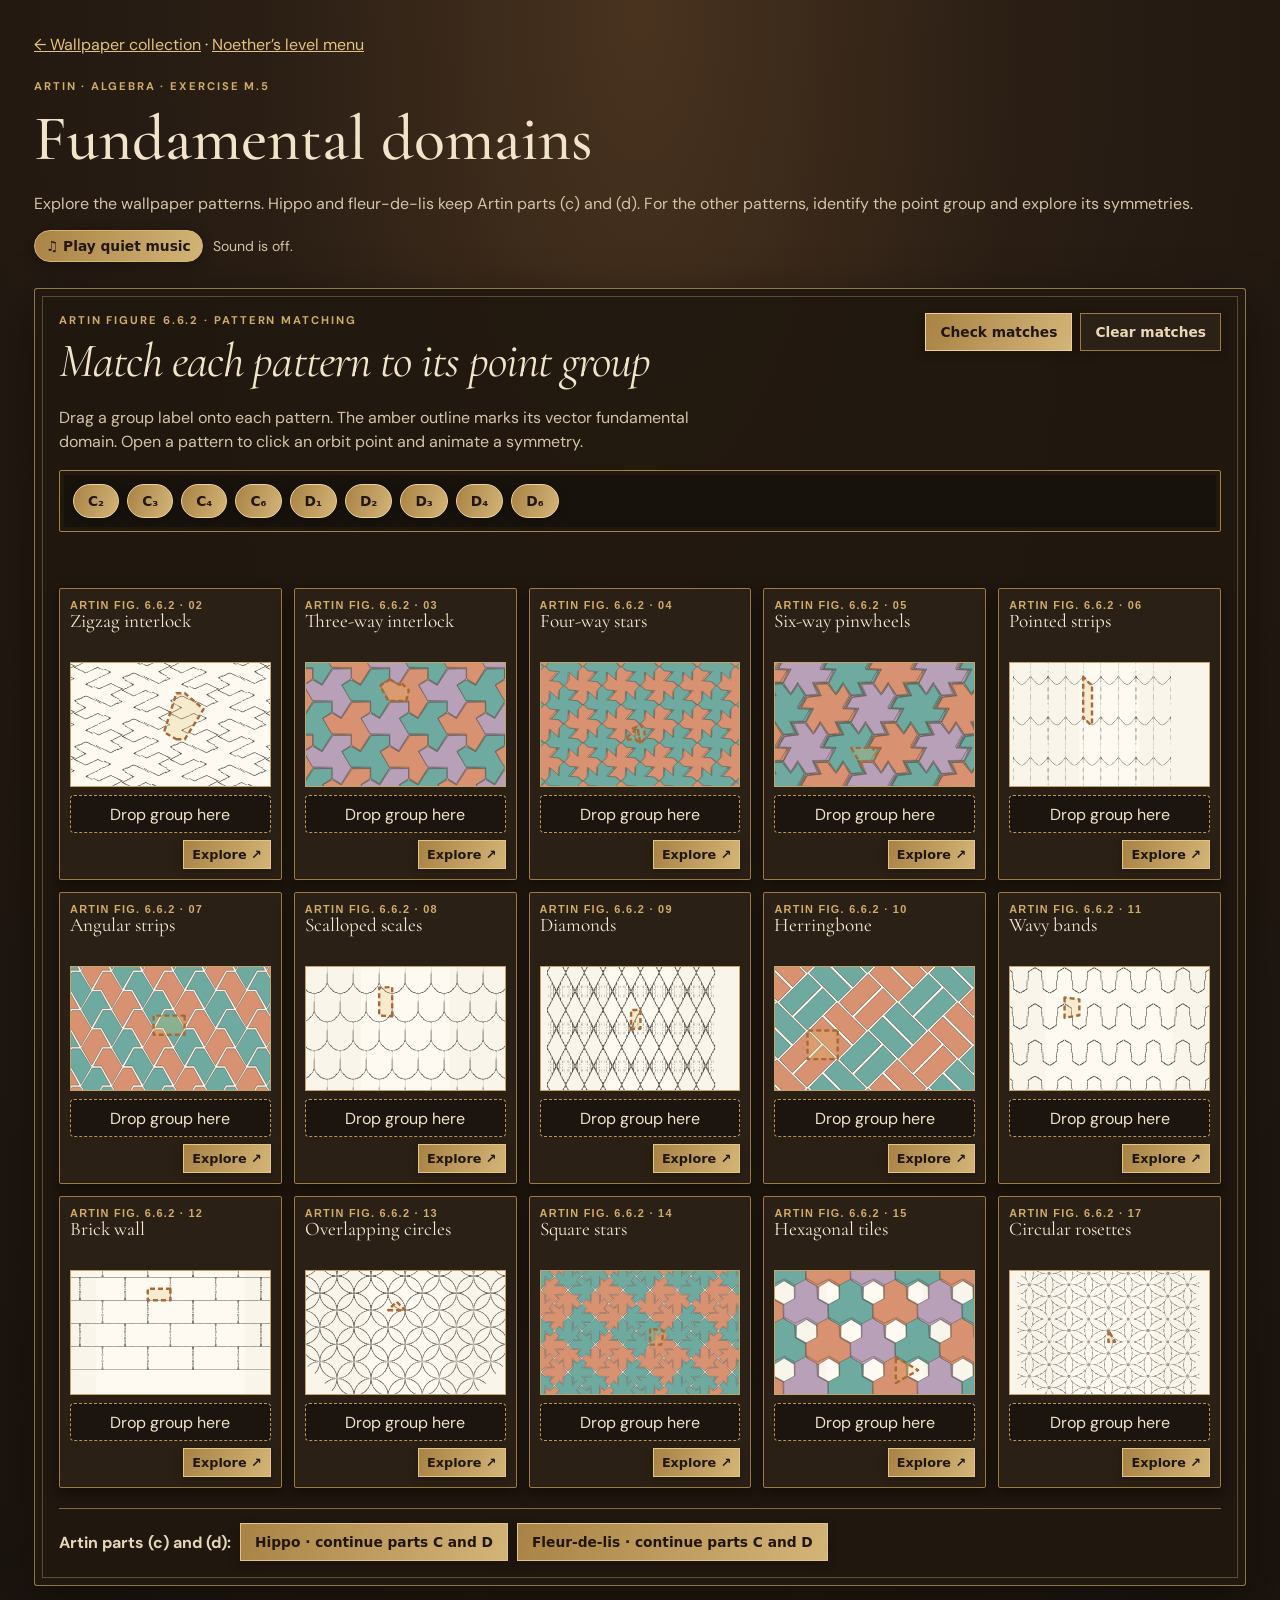
==== site/wallpaper-lab/hippo-prototype/assignment.html @ a6cffa9d "Publish Artin wallpaper symmetry lab" ====
<!doctype html><html lang="en"><head><meta charset="utf-8"><meta name="viewport" content="width=device-width,initial-scale=1"><meta name="theme-color" content="#21170f"><title>Artin M.5 · Symmetry library</title><link rel="preconnect" href="https://fonts.googleapis.com"><link rel="preconnect" href="https://fonts.gstatic.com" crossorigin><link href="https://fonts.googleapis.com/css2?family=Cormorant+Garamond:ital,wght@0,500;0,600;1,500;1,600&family=DM+Sans:wght@400;500;600;700&display=swap" rel="stylesheet"><link rel="stylesheet" href="exercise.css"><link rel="stylesheet" href="assignment.css?v=20261116k"></head><body><main>
<header><a href="../index.html">← Wallpaper collection</a> <span aria-hidden="true">·</span> <a href="../../index.html?level=wallpaper">Noether’s level menu</a><div class="stamp">ARTIN · ALGEBRA · EXERCISE M.5</div><h1>Fundamental domains</h1><p>Explore the wallpaper patterns. Hippo and fleur-de-lis keep Artin parts (c) and (d). For the other patterns, identify the point group and explore its symmetries.</p><div class="music-control"><button id="music-toggle" type="button" aria-pressed="false">♫ Play quiet music</button><span id="music-status" aria-live="polite">Sound is off.</span></div></header>
<section id="matching-board" class="matching-board" hidden><div class="board-heading"><div><div class="eyebrow">ARTIN FIGURE 6.6.2 · PATTERN MATCHING</div><h2>Match each pattern to its point group</h2><p>Drag a group label onto each pattern. The amber outline marks its vector fundamental domain. Open a pattern to click an orbit point and animate a symmetry.</p></div><div class="board-actions"><button id="check-board">Check matches</button><button id="reset-board" class="quiet-button">Clear matches</button></div></div><div class="group-tray" aria-label="Point group labels"></div><p id="board-feedback" aria-live="polite"></p><div id="pattern-board-grid" class="pattern-board-grid"></div><div class="special-exercises"><strong>Artin parts (c) and (d):</strong><button id="board-hippo">Hippo · continue parts C and D</button><button id="board-fleur">Fleur-de-lis · continue parts C and D</button></div></section>
<div class="assignment-shell"><aside><div class="card-label">SELECT A PATTERN</div><button id="back-to-board" class="quiet-button" hidden>← All pattern matches</button><div class="pattern-pick"><button id="pick-hippo" aria-pressed="true">01 · Hippo</button><button id="pick-zigzag" aria-pressed="false">02 · Zigzag interlock</button><button id="pick-strips" aria-pressed="false">06 · Pointed strips</button><button id="pick-scales" aria-pressed="false">08 · Scalloped scales</button><button id="pick-diamond" aria-pressed="false">09 · Diamonds</button><button id="pick-bands" aria-pressed="false">11 · Wavy bands</button><button id="pick-brick" aria-pressed="false">12 · Brick wall</button><button id="pick-circles" aria-pressed="false">13 · Overlapping circles</button><button id="pick-fleur" aria-pressed="false">16 · Fleur-de-lis</button></div><p id="pattern-note" class="fine"></p><nav id="stages" aria-label="Exercise stages"><button data-stage="0">a <span>Area of a tile</span></button><button data-stage="1">b <span>Two domains</span></button><button data-stage="2">c <span>Cut and reassemble</span></button><button data-stage="3">d <span>Area and point group</span></button></nav></aside>
<section class="desk"><div class="titleline"><div><div class="eyebrow" id="stage-label"></div><h2 id="stage-title"></h2></div><span class="tag" id="pattern-tag"></span></div><p id="stage-intro"></p>
<div class="figures"><div class="stage"><svg id="canvas" role="img" aria-label="Exercise diagram"></svg></div><div class="stage secondary" id="target-box" hidden><svg id="target-canvas" role="img" aria-label="Second fundamental domain"></svg></div></div>
<div id="stage-a" class="stage-panel"><p id="tile-info"></p><label><span id="area-input-label">Estimated tile area in square pixels</span> <input id="tile-answer" type="number" min="0" step="any"></label><button id="check-tile">Check area</button><button id="reveal-tile">Show calculation</button><p id="tile-feedback" aria-live="polite"></p></div>
<div id="stage-b" class="stage-panel" hidden>
<div id="domain-compare"><p>These domains tile by the same group. Can a rigid motion carry one onto the other?</p><div class="buttons"><button id="congruent-yes">Yes, congruent</button><button id="congruent-no">No, noncongruent</button></div><p id="congruence-feedback" aria-live="polite"></p><div class="buttons"><button id="download-domain">Download D as SVG</button><button id="download-other">Download D′ as SVG</button><button id="download-tiling">Download repeating tiling SVG</button></div></div>
<div id="match-mode" class="match-mode" hidden><p class="match-prompt">Which point group generates this pattern’s rotations and reflections?</p><label for="group-choice">Point group</label><select id="group-choice"><option value="">Choose a group…</option><option value="C₁">C₁ · translations only</option><option value="C₂">C₂ · half-turns</option><option value="C₃">C₃ · third-turns</option><option value="C₄">C₄ · quarter-turns</option><option value="C₆">C₆ · sixth-turns</option><option value="D₁">D₁ · one mirror direction</option><option value="D₂">D₂ · two mirror directions</option><option value="D₃">D₃ · three mirror directions</option><option value="D₄">D₄ · four mirror directions</option><option value="D₆">D₆ · six mirror directions</option></select><div class="buttons"><button id="check-group">Check group</button><button id="reveal-group">Show group</button></div><p id="match-feedback" aria-live="polite"></p></div>
<section class="orbit-panel" id="orbit-panel"><div id="build-panel"><h3>Build the tiling</h3><p>Watch group operations move copies of the domain into place. The repeating colors distinguish domains sharing an edge; reflections flatten during the transition to show the flip.</p><button id="build-tiling" aria-pressed="false">Build the tiling</button></div><h3>Explore an orbit</h3><p id="orbit-instructions">Click an orbit point to play a symmetry that carries the red point there.</p><button id="orbit-toggle" aria-pressed="false">Show orbit points</button><div id="orbit-options" hidden><label for="orbit-choice">Symmetry</label> <select id="orbit-choice"></select> <button id="orbit-play">Play chosen symmetry</button></div><p id="orbit-message" aria-live="polite"></p></section>
</div>
<div id="stage-c" class="stage-panel" hidden><p><span class="lattice-key source-key">●</span> Blue-green shows copies of D; <span class="lattice-key target-key">●</span> dashed rust shows copies of D′. Each colored piece is an intersection D ∩ gD′. Move it by g⁻¹ to its place in D′.</p><label class="range">Reassembly <input id="progress" type="range" min="0" max="100" value="0"><output id="percent">0%</output></label><div class="buttons"><button id="play">Play reassembly</button><button id="reset">Reset</button><button id="overlay" aria-pressed="true">Hide both tilings</button></div><p id="caption" aria-live="polite"></p><details><summary>Why does this work in general?</summary><p>The copies gD′ cover the plane with disjoint interiors, so D ∩ gD′ divides D into pieces. Because the domains are bounded and the group is discrete, only finitely many pieces have positive area. Applying g⁻¹ sends each piece into D′; the resulting pieces cover D′ without overlapping interiors. Shared boundaries may be assigned to either piece.</p></details></div>
<div id="stage-d" class="stage-panel" hidden><p>The outlined translation cell contains the same total area as several fundamental domains. Copies of the same color differ by a translation; their partial pieces together have the area of one domain. How many whole domain areas fit in one cell? This is the point-group order.</p><label>Point-group order <input id="order-answer" type="number" min="1" step="1"></label><button id="check-order">Check</button><button id="reveal-order">Show formula</button><p id="order-feedback" aria-live="polite"></p><div class="area" id="formula" hidden></div></div>
<div class="stage-nav"><button id="previous">← Previous stage</button><span id="stage-count"></span><button id="next">Next stage →</button></div></section></div></main><script src="../patterns.js"></script><script src="exercise-data.js"></script><script src="zigzag-data.js"></script><script src="strips-data.js"></script><script src="scales-data.js"></script><script src="diamond-data.js"></script><script src="bands-data.js"></script><script src="brick-data.js"></script><script src="circles-data.js"></script><script src="fleur-data.js"></script><script src="provisional-data.js?v=20261116d"></script><script src="domain-colors.js?v=20261116d"></script><script src="../source-contours.js"></script><script src="orbits.js?v=20261116i"></script><script src="background-music.js?v=20261116a"></script><script src="assignment.js?v=20261116k"></script></body></html>
---- site/wallpaper-lab/hippo-prototype/exercise.css ----
:root{color:#30291f;background:#ded6c5;font-family:system-ui,sans-serif}*{box-sizing:border-box}body{margin:0}main{max-width:1400px;padding:34px;margin:auto}header>a,aside>a{color:#674b30}header{margin-bottom:26px}.stamp,.eyebrow,.card-label{color:#82694d;font-size:.7rem;font-weight:700;letter-spacing:.17em}.stamp{margin-top:24px}h1,h2,h3{font-family:Georgia,serif;font-weight:500}h1{font-size:clamp(2.4rem,5vw,4rem);margin:7px 0}header p{color:#675d4d}.layout{display:grid;grid-template-columns:280px 1fr;gap:20px;align-items:start}aside,.desk{border:1px solid #bfb09a;box-shadow:0 9px 25px #4b39251a}aside{background:#f2e6ce;padding:24px;position:relative}aside:before{content:'';position:absolute;top:9px;left:9px;right:9px;bottom:9px;border:1px solid #d6c6aa;pointer-events:none}aside h2{font-size:1.5rem}aside p,aside li{line-height:1.6;font-size:.92rem}aside li{padding-bottom:9px}.desk{background:#fcf9f0;padding:24px}.titleline{display:flex;align-items:start;justify-content:space-between;gap:12px}.titleline h2{font-size:2rem;margin:6px 0}.tag{background:#dce4d5;color:#465d48;border:1px solid #b6c5ad;padding:7px 12px;font-size:.8rem;white-space:nowrap}.desk>p{color:#675d53}.stage{background:#f0e9d8;border:1px solid #cbbb9e;min-height:350px;height:min(48vw,490px);overflow:hidden}.stage svg{width:100%;height:100%}.legend{display:flex;gap:20px;flex-wrap:wrap;margin:12px 0;color:#5f574c;font-size:.85rem}.legend span{display:flex;gap:7px;align-items:center}.swatch{width:14px;height:14px;border:1px solid #554b44}.swatch.a{background:#6eaaa0}.swatch.b{background:#d99271}.dash{width:20px;border-top:2px dashed #774a58}.controls{border-top:1px solid #ded1b9;border-bottom:1px solid #ded1b9;padding:17px 0}.range{display:flex;align-items:center;gap:12px;font-weight:600}.range input{flex:1;accent-color:#8b5b3d}.range output{min-width:3ch}.buttons{display:flex;gap:8px;flex-wrap:wrap;margin-top:14px}button{font:600 .86rem system-ui;border:1px solid #997d5d;color:#4a3c2d;background:#eee4d0;padding:10px 14px;cursor:pointer}button:first-child{background:#6d765b;color:white;border-color:#6d765b}button[aria-pressed=true]{background:#cab18e}.caption,.fine{font-size:.85rem;color:#746a5b;line-height:1.5}.fine{margin-top:20px}.area{background:#f2ead8;border-left:4px solid #a58b60;padding:14px 20px;margin-top:20px}.area h3{font-size:1.3rem;margin:0}.area p{margin:8px 0}.values{font-family:Georgia,serif;font-size:1.2rem}.error{background:#f8e4dc;padding:16px}@media(max-width:720px){main{padding:16px}.layout{grid-template-columns:1fr}.desk{padding:16px}.stage{height:360px}.tag{white-space:normal}}
.orbit-panel{border:1px solid #d3c2a8;background:#f9f3e6;margin-top:20px;padding:16px}.orbit-panel h3{margin:0;font-size:1.3rem}.orbit-panel p{font-size:.9rem}.orbit-panel select{font:inherit;max-width:100%;padding:8px;margin:8px 0;border:1px solid #997d5d;background:#fffaf1}.orbit-panel button{margin-right:6px}.orbit-panel [hidden]{display:none}.stage circle[role=button]:focus{outline:none;stroke:#e8a338;stroke-width:4}
---- site/wallpaper-lab/hippo-prototype/assignment.css ----
.assignment-shell{display:grid;grid-template-columns:260px 1fr;gap:20px;align-items:start}.assignment-shell aside{position:sticky;top:15px}.pattern-pick{display:grid;gap:5px;margin:15px 0}.pattern-pick button{width:100%;text-align:left;background:#eee4d0;color:#4a3c2d}.pattern-pick button[aria-pressed=true]{background:#66765b;color:white}#stages{display:grid;gap:6px;margin-top:24px}#stages button{background:transparent;border:0;border-left:3px solid #c8b89e;text-align:left;color:#7c684e;text-transform:uppercase}#stages button span{font-weight:500;color:#4a4032;margin-left:9px;text-transform:none}#stages button[aria-current=step]{border-color:#6f805f;background:#e8dfcc}.figures{display:grid;grid-template-columns:1fr;gap:12px}.figures:has(.secondary:not([hidden])){grid-template-columns:1fr 1fr}.stage{min-height:260px;height:clamp(270px,34vw,400px)}.secondary[hidden]{display:none}.stage-panel{padding:16px 0}.stage-panel input[type=number]{width:110px;padding:9px;border:1px solid #ab9980;background:white;font:inherit;margin:0 6px}.stage-panel p{line-height:1.5}.stage-nav{display:flex;justify-content:space-between;align-items:center;border-top:1px solid #ded1b9;padding-top:16px}.stage-nav button:disabled{opacity:.35;cursor:default}.stage-nav span{color:#7b6c58;font-size:.8rem}.range input{min-width:0}.stage-panel [hidden]{display:none}@media(max-width:720px){.assignment-shell{grid-template-columns:1fr}.assignment-shell aside{position:static}.pattern-pick{grid-template-columns:1fr 1fr}#stages{grid-template-columns:1fr 1fr;margin-top:12px}.figures:has(.secondary:not([hidden])){grid-template-columns:1fr 1fr}.stage{min-height:200px;height:260px}}

.source-key{color:#34717b}.target-key{color:#a84c3d}

.pattern-pick{max-height: min(38vh, 360px);overflow-y:auto;overscroll-behavior:contain}
.match-mode{max-width:650px;margin:18px 0;padding:18px 20px;background:#f2e6ce;border:1px solid #cbbb9e;border-left:5px solid #6d765b}
.match-mode .match-prompt{font-family:Georgia,serif;font-size:1.15rem;color:#403629}
.match-mode label{display:block;margin:10px 0 6px;color:#675d4d;font-weight:700}
.match-mode select{width:min(100%,420px);padding:10px;border:1px solid #997d5d;background:#fffaf1;color:#30291f;font:inherit}
#match-feedback.correct{color:#3f6949;font-weight:700}#match-feedback.incorrect{color:#944c3e;font-weight:700}
#stages button[hidden],[hidden]{display:none!important}
.quiet-button{background:#eee5d4!important;color:#544735!important;border:1px solid #cbbb9e!important}
.matching-board{padding:24px;background:#f6f0e4;border:1px solid #d9ccb7;border-radius:10px;box-shadow:0 5px 18px #5e50321a}
.board-heading{display:flex;justify-content:space-between;align-items:start;gap:20px}.board-heading h2{margin:5px 0;font:2rem Georgia,serif;color:#342e28}.board-heading p{max-width:650px;color:#6b6155;line-height:1.5}.board-actions{display:flex;gap:8px;flex-wrap:wrap;justify-content:flex-end}
.group-tray{display:flex;flex-wrap:wrap;gap:8px;padding:13px;background:#ebe1cf;border:1px solid #d1c2aa;border-radius:6px}.group-chip{padding:8px 14px;background:#66765b;color:#fff;border:1px solid #536349;border-radius:20px;font-weight:700;cursor:grab;touch-action:none}.group-chip[aria-pressed=true]{outline:3px solid #bd8d55;outline-offset:2px}.group-chip:active{cursor:grabbing}
#board-feedback{min-height:1.5em;color:#655848;font-weight:700}.pattern-board-grid{display:grid;grid-template-columns:repeat(5,minmax(0,1fr));gap:12px}.pattern-card{min-width:0;padding:10px;background:#fffdf8;border:1px solid #d9cebc;border-radius:7px;box-shadow:0 2px 5px #5e50320d}.pattern-card.correct{border:2px solid #6d8b66;background:#f2f6ed}.pattern-card.incorrect{border:2px solid #b47b69;background:#fbf0ea}.pattern-card h3{height:2.4em;margin:0;font:1rem Georgia,serif;color:#443b32}.pattern-card .pattern-id{color:#927b5f;font:700 .68rem Arial,sans-serif;letter-spacing:.12em}.pattern-card svg{display:block;width:100%;height:125px;margin:5px 0 8px;background:#f9f5eb;border:1px solid #eee5d6}.pattern-card .drop-slot{display:block;width:100%;min-height:38px;padding:7px;background:#f4eddf;border:1px dashed #a9987e;border-radius:4px;color:#544735;font:inherit}.pattern-card .drop-slot.drag-over{background:#e6eddf;border-color:#66765b}.pattern-card .card-controls{display:flex;justify-content:space-between;align-items:center;gap:5px;margin-top:7px}.pattern-card .card-result{font-size:.82rem;color:#5d7652}.pattern-card .explore-pattern{padding:6px 8px;background:transparent;color:#675942;border:1px solid #cbbb9e;font-size:.8rem}
.special-exercises{display:flex;align-items:center;gap:9px;flex-wrap:wrap;margin-top:20px;padding-top:14px;border-top:1px solid #d9ccb7;color:#5e5344}.special-exercises button{background:#eee5d4;color:#544735;border:1px solid #cbbb9e}
.music-control{display:flex;align-items:center;gap:10px;margin-top:12px;color:#716656;font-size:.88rem}.music-control button{padding:7px 11px;background:#eee5d4;color:#514839;border:1px solid #cbbb9e;border-radius:20px}.music-control button[aria-pressed=true]{background:#66765b;color:#fff}
@media(max-width:1100px){.pattern-board-grid{grid-template-columns:repeat(4,minmax(0,1fr))}}@media(max-width:820px){.pattern-board-grid{grid-template-columns:repeat(3,minmax(0,1fr))}.matching-board{padding:16px}}@media(max-width:560px){.board-heading{display:block}.board-actions{justify-content:flex-start}.pattern-board-grid{grid-template-columns:repeat(2,minmax(0,1fr));gap:8px}.pattern-card{padding:7px}.pattern-card svg{height:105px}}

/* Echo the Noether level's walnut, brass, and bookplate palette. */
:root{font-family:'DM Sans',Arial,sans-serif;color:#f1e4cb;background:#21170f}
body{min-height:100vh;background:radial-gradient(ellipse at 50% 0%,#49331f 0,#2a1e14 42%,#1b140f 100%);color:#f1e4cb}
main{max-width:1500px}
header>a,aside>a{color:#e1c27e}header>a:hover{color:#fff0c9}
.stamp,.eyebrow,.card-label{color:#d0ac68}
header p{color:#d3c3a8}
header h1,.board-heading h2,.pattern-card h3{font-family:'Cormorant Garamond',Georgia,serif}
.music-control{color:#d3c3a8}.music-control button,.music-control button[aria-pressed=true]{border-color:#d8b56f;background:linear-gradient(110deg,#a98245,#d3b477);color:#21170f;box-shadow:0 3px 12px #100a0566}
.matching-board{background:#211810ed;border:1px solid #d8b56f99;border-radius:3px;box-shadow:0 16px 48px #09060488,inset 0 0 0 7px #211810,inset 0 0 0 8px #d8b56f55;color:#f1e4cb}
.board-heading h2{color:#f1e4cb;font-size:clamp(2rem,4vw,3rem);font-style:italic;letter-spacing:-.02em}
.board-heading p{color:#d3c3a8}
.board-actions button,.special-exercises button,.pattern-card .explore-pattern{border:1px solid #e2c582;background:linear-gradient(110deg,#a98245,#d3b477);color:#21170f;box-shadow:0 3px 10px #100a0555}
.board-actions .quiet-button{background:#2c2117!important;color:#ead8b7!important;border-color:#9e7941!important}
.group-tray{background:#18120d;border:1px solid #a88143;border-radius:2px;box-shadow:inset 0 0 0 4px #211810}
.group-chip,.group-chip:hover{border:1px solid #efd38f;background:linear-gradient(110deg,#a98245,#d3b477);color:#21170f;box-shadow:0 3px 10px #100a0566}
button.group-chip:first-child{background:linear-gradient(110deg,#a98245,#d3b477);color:#21170f;border-color:#efd38f}
.group-chip[aria-pressed=true]{outline-color:#f4e8ca}
.pattern-card{background:#2b2016;border:1px solid #9e7941;border-radius:2px;box-shadow:0 5px 14px #0a070499}
.pattern-card h3{color:#f3e8d2;font-size:1.2rem;line-height:1.05}
.pattern-card .pattern-id{color:#d0ac68}
.pattern-card svg{background:#f9f5eb;border-color:#c4a467}
.pattern-card .drop-slot{background:#1c150f;border-color:#bd9552;color:#f1e4cb}
.pattern-card .drop-slot.drag-over{background:#34402c;border-color:#e1c27e}
.pattern-card.correct{background:#263021;border-color:#a2b282}.pattern-card.incorrect{background:#38241c;border-color:#cf8b68}
.pattern-card .card-result{color:#e1c27e}
#board-feedback{color:#e7d7b8}
.special-exercises{border-color:#8a683d;color:#e7d7b8}
.special-exercises button{font-weight:700}
.board-actions button:first-child{background:linear-gradient(110deg,#a98245,#d3b477);color:#21170f;border-color:#efd38f}
@media(prefers-reduced-motion:reduce){.group-chip,.pattern-card,.board-actions button{transition:none}}
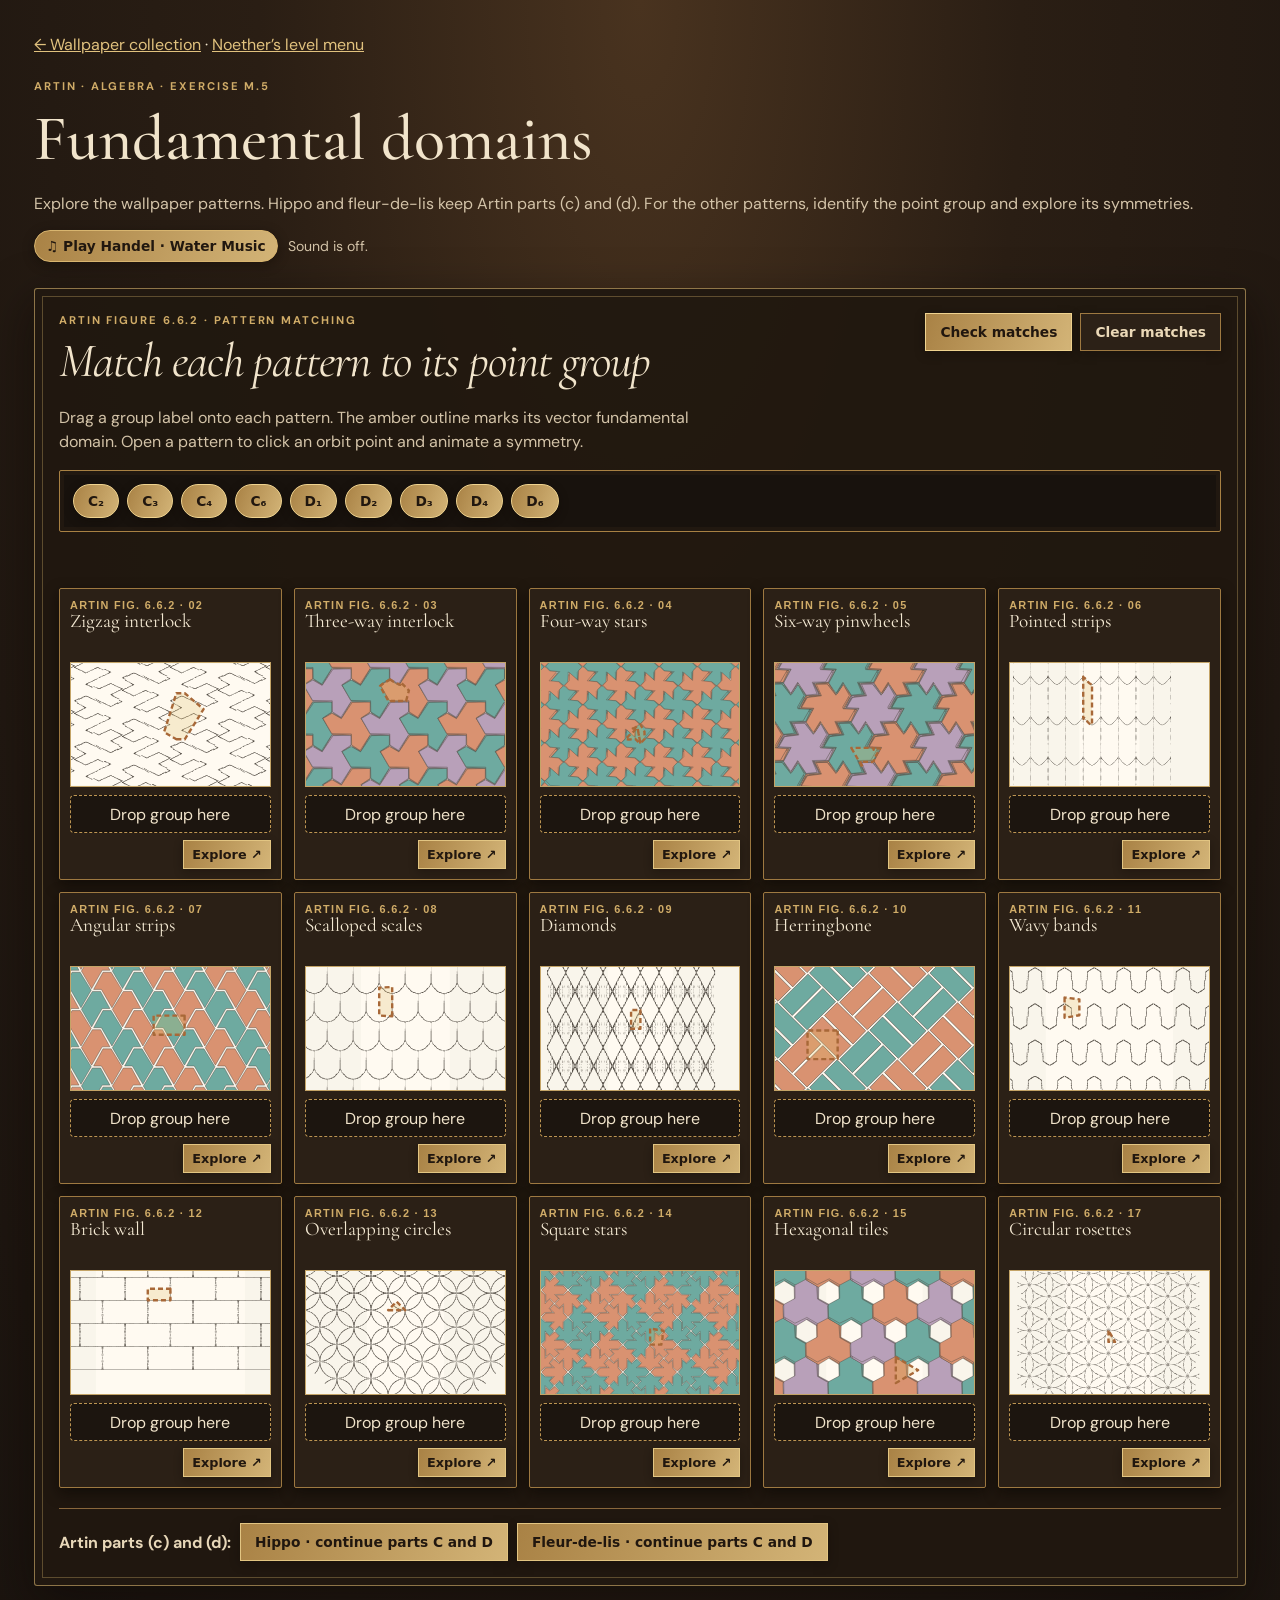
==== commit 1e471800: "Delay fleur intersections and add Handel Water Music" ====
--- a/site/wallpaper-lab/hippo-prototype/assignment.html
+++ b/site/wallpaper-lab/hippo-prototype/assignment.html
@@ -1,5 +1,5 @@
-<!doctype html><html lang="en"><head><meta charset="utf-8"><meta name="viewport" content="width=device-width,initial-scale=1"><meta name="theme-color" content="#21170f"><title>Artin M.5 · Symmetry library</title><link rel="preconnect" href="https://fonts.googleapis.com"><link rel="preconnect" href="https://fonts.gstatic.com" crossorigin><link href="https://fonts.googleapis.com/css2?family=Cormorant+Garamond:ital,wght@0,500;0,600;1,500;1,600&family=DM+Sans:wght@400;500;600;700&display=swap" rel="stylesheet"><link rel="stylesheet" href="exercise.css"><link rel="stylesheet" href="assignment.css?v=20261116k"></head><body><main>
-<header><a href="../index.html">← Wallpaper collection</a> <span aria-hidden="true">·</span> <a href="../../index.html?level=wallpaper">Noether’s level menu</a><div class="stamp">ARTIN · ALGEBRA · EXERCISE M.5</div><h1>Fundamental domains</h1><p>Explore the wallpaper patterns. Hippo and fleur-de-lis keep Artin parts (c) and (d). For the other patterns, identify the point group and explore its symmetries.</p><div class="music-control"><button id="music-toggle" type="button" aria-pressed="false">♫ Play quiet music</button><span id="music-status" aria-live="polite">Sound is off.</span></div></header>
+<!doctype html><html lang="en"><head><meta charset="utf-8"><meta name="viewport" content="width=device-width,initial-scale=1"><meta name="theme-color" content="#21170f"><title>Artin M.5 · Symmetry library</title><link rel="preconnect" href="https://fonts.googleapis.com"><link rel="preconnect" href="https://fonts.gstatic.com" crossorigin><link href="https://fonts.googleapis.com/css2?family=Cormorant+Garamond:ital,wght@0,500;0,600;1,500;1,600&family=DM+Sans:wght@400;500;600;700&display=swap" rel="stylesheet"><link rel="stylesheet" href="exercise.css"><link rel="stylesheet" href="assignment.css?v=20261116n"></head><body><main>
+<header><a href="../index.html">← Wallpaper collection</a> <span aria-hidden="true">·</span> <a href="../../index.html?level=wallpaper">Noether’s level menu</a><div class="stamp">ARTIN · ALGEBRA · EXERCISE M.5</div><h1>Fundamental domains</h1><p>Explore the wallpaper patterns. Hippo and fleur-de-lis keep Artin parts (c) and (d). For the other patterns, identify the point group and explore its symmetries.</p><div class="music-control"><button id="music-toggle" type="button" aria-pressed="false">♫ Play Handel · Water Music</button><span id="music-status" aria-live="polite">Sound is off.</span></div></header>
 <section id="matching-board" class="matching-board" hidden><div class="board-heading"><div><div class="eyebrow">ARTIN FIGURE 6.6.2 · PATTERN MATCHING</div><h2>Match each pattern to its point group</h2><p>Drag a group label onto each pattern. The amber outline marks its vector fundamental domain. Open a pattern to click an orbit point and animate a symmetry.</p></div><div class="board-actions"><button id="check-board">Check matches</button><button id="reset-board" class="quiet-button">Clear matches</button></div></div><div class="group-tray" aria-label="Point group labels"></div><p id="board-feedback" aria-live="polite"></p><div id="pattern-board-grid" class="pattern-board-grid"></div><div class="special-exercises"><strong>Artin parts (c) and (d):</strong><button id="board-hippo">Hippo · continue parts C and D</button><button id="board-fleur">Fleur-de-lis · continue parts C and D</button></div></section>
 <div class="assignment-shell"><aside><div class="card-label">SELECT A PATTERN</div><button id="back-to-board" class="quiet-button" hidden>← All pattern matches</button><div class="pattern-pick"><button id="pick-hippo" aria-pressed="true">01 · Hippo</button><button id="pick-zigzag" aria-pressed="false">02 · Zigzag interlock</button><button id="pick-strips" aria-pressed="false">06 · Pointed strips</button><button id="pick-scales" aria-pressed="false">08 · Scalloped scales</button><button id="pick-diamond" aria-pressed="false">09 · Diamonds</button><button id="pick-bands" aria-pressed="false">11 · Wavy bands</button><button id="pick-brick" aria-pressed="false">12 · Brick wall</button><button id="pick-circles" aria-pressed="false">13 · Overlapping circles</button><button id="pick-fleur" aria-pressed="false">16 · Fleur-de-lis</button></div><p id="pattern-note" class="fine"></p><nav id="stages" aria-label="Exercise stages"><button data-stage="0">a <span>Area of a tile</span></button><button data-stage="1">b <span>Two domains</span></button><button data-stage="2">c <span>Cut and reassemble</span></button><button data-stage="3">d <span>Area and point group</span></button></nav></aside>
 <section class="desk"><div class="titleline"><div><div class="eyebrow" id="stage-label"></div><h2 id="stage-title"></h2></div><span class="tag" id="pattern-tag"></span></div><p id="stage-intro"></p>
@@ -10,6 +10,6 @@
 <div id="match-mode" class="match-mode" hidden><p class="match-prompt">Which point group generates this pattern’s rotations and reflections?</p><label for="group-choice">Point group</label><select id="group-choice"><option value="">Choose a group…</option><option value="C₁">C₁ · translations only</option><option value="C₂">C₂ · half-turns</option><option value="C₃">C₃ · third-turns</option><option value="C₄">C₄ · quarter-turns</option><option value="C₆">C₆ · sixth-turns</option><option value="D₁">D₁ · one mirror direction</option><option value="D₂">D₂ · two mirror directions</option><option value="D₃">D₃ · three mirror directions</option><option value="D₄">D₄ · four mirror directions</option><option value="D₆">D₆ · six mirror directions</option></select><div class="buttons"><button id="check-group">Check group</button><button id="reveal-group">Show group</button></div><p id="match-feedback" aria-live="polite"></p></div>
 <section class="orbit-panel" id="orbit-panel"><div id="build-panel"><h3>Build the tiling</h3><p>Watch group operations move copies of the domain into place. The repeating colors distinguish domains sharing an edge; reflections flatten during the transition to show the flip.</p><button id="build-tiling" aria-pressed="false">Build the tiling</button></div><h3>Explore an orbit</h3><p id="orbit-instructions">Click an orbit point to play a symmetry that carries the red point there.</p><button id="orbit-toggle" aria-pressed="false">Show orbit points</button><div id="orbit-options" hidden><label for="orbit-choice">Symmetry</label> <select id="orbit-choice"></select> <button id="orbit-play">Play chosen symmetry</button></div><p id="orbit-message" aria-live="polite"></p></section>
 </div>
-<div id="stage-c" class="stage-panel" hidden><p><span class="lattice-key source-key">●</span> Blue-green shows copies of D; <span class="lattice-key target-key">●</span> dashed rust shows copies of D′. Each colored piece is an intersection D ∩ gD′. Move it by g⁻¹ to its place in D′.</p><label class="range">Reassembly <input id="progress" type="range" min="0" max="100" value="0"><output id="percent">0%</output></label><div class="buttons"><button id="play">Play reassembly</button><button id="reset">Reset</button><button id="overlay" aria-pressed="true">Hide both tilings</button></div><p id="caption" aria-live="polite"></p><details><summary>Why does this work in general?</summary><p>The copies gD′ cover the plane with disjoint interiors, so D ∩ gD′ divides D into pieces. Because the domains are bounded and the group is discrete, only finitely many pieces have positive area. Applying g⁻¹ sends each piece into D′; the resulting pieces cover D′ without overlapping interiors. Shared boundaries may be assigned to either piece.</p></details></div>
+<div id="stage-c" class="stage-panel" hidden><p><span class="lattice-key source-key">●</span> Blue-green outlines copies of D; <span class="lattice-key target-key">●</span> dashed rust outlines copies of D′. Draw both boundaries before following the pieces into D′.</p><div id="fleur-boundary-controls" class="boundary-controls" hidden aria-label="Fleur-de-lis boundary visibility"><strong>Show boundaries</strong><label><input id="show-blue-boundaries" type="checkbox" checked> Blue · D</label><label><input id="show-red-boundaries" type="checkbox" checked> Red dashed · D′</label></div><label class="range">Draw borders, then reassemble <input id="progress" type="range" min="0" max="100" value="0"><output id="percent">0%</output></label><div class="buttons"><button id="play">Draw borders and reassemble</button><button id="reset">Reset</button><button id="overlay" aria-pressed="true">Hide both tilings</button></div><p id="caption" aria-live="polite"></p><details><summary>Why does this work in general?</summary><p>The copies gD′ cover the plane with disjoint interiors, so D ∩ gD′ divides D into pieces. Because the domains are bounded and the group is discrete, only finitely many pieces have positive area. Applying g⁻¹ sends each piece into D′; the resulting pieces cover D′ without overlapping interiors. Shared boundaries may be assigned to either piece.</p></details></div>
 <div id="stage-d" class="stage-panel" hidden><p>The outlined translation cell contains the same total area as several fundamental domains. Copies of the same color differ by a translation; their partial pieces together have the area of one domain. How many whole domain areas fit in one cell? This is the point-group order.</p><label>Point-group order <input id="order-answer" type="number" min="1" step="1"></label><button id="check-order">Check</button><button id="reveal-order">Show formula</button><p id="order-feedback" aria-live="polite"></p><div class="area" id="formula" hidden></div></div>
-<div class="stage-nav"><button id="previous">← Previous stage</button><span id="stage-count"></span><button id="next">Next stage →</button></div></section></div></main><script src="../patterns.js"></script><script src="exercise-data.js"></script><script src="zigzag-data.js"></script><script src="strips-data.js"></script><script src="scales-data.js"></script><script src="diamond-data.js"></script><script src="bands-data.js"></script><script src="brick-data.js"></script><script src="circles-data.js"></script><script src="fleur-data.js"></script><script src="provisional-data.js?v=20261116d"></script><script src="domain-colors.js?v=20261116d"></script><script src="../source-contours.js"></script><script src="orbits.js?v=20261116i"></script><script src="background-music.js?v=20261116a"></script><script src="assignment.js?v=20261116k"></script></body></html>
+<div class="stage-nav"><button id="previous">← Previous stage</button><span id="stage-count"></span><button id="next">Next stage →</button></div></section></div></main><script src="../patterns.js"></script><script src="exercise-data.js"></script><script src="zigzag-data.js"></script><script src="strips-data.js"></script><script src="scales-data.js"></script><script src="diamond-data.js"></script><script src="bands-data.js"></script><script src="brick-data.js"></script><script src="circles-data.js"></script><script src="fleur-data.js"></script><script src="provisional-data.js?v=20261116d"></script><script src="domain-colors.js?v=20261116d"></script><script src="../source-contours.js"></script><script src="orbits.js?v=20261116i"></script><script src="background-music.js?v=20261116b"></script><script src="assignment.js?v=20261116n"></script></body></html>
--- a/site/wallpaper-lab/hippo-prototype/assignment.css
+++ b/site/wallpaper-lab/hippo-prototype/assignment.css
@@ -49,3 +49,33 @@
 .special-exercises button{font-weight:700}
 .board-actions button:first-child{background:linear-gradient(110deg,#a98245,#d3b477);color:#21170f;border-color:#efd38f}
 @media(prefers-reduced-motion:reduce){.group-chip,.pattern-card,.board-actions button{transition:none}}
+
+/* The M.5 exercise uses the same walnut, brass, and readable book-page palette as the library. */
+.assignment-shell aside{background:#241a12;color:#f1e4cb;border-color:#9e7941;box-shadow:0 10px 28px #08060488,inset 0 0 0 5px #211810}
+.assignment-shell aside:before{border-color:#d8b56f66}
+.assignment-shell aside h2,.assignment-shell aside p,.assignment-shell aside .fine{color:#e4d5b8}
+.assignment-shell aside .card-label{color:#d8b56f}
+.assignment-shell aside .pattern-pick button{background:#302317;color:#f1e4cb;border:1px solid #85663a}
+.assignment-shell aside .pattern-pick button[aria-pressed=true]{background:linear-gradient(110deg,#a98245,#d3b477);color:#21170f;border-color:#efd38f}
+.assignment-shell aside #stages button{color:#d6c19b;border-left-color:#8f6b3d}
+.assignment-shell aside #stages button span{color:#f1e4cb}
+.assignment-shell aside #stages button[aria-current=step]{color:#21170f;background:#d3b477;border-left-color:#f2dda9}
+.assignment-shell .desk{background:#fbf7ed;color:#352b20;border:1px solid #d8b56f;box-shadow:0 12px 32px #09060499,inset 0 0 0 5px #f1e8d5}
+.desk .titleline h2{font-family:'Cormorant Garamond',Georgia,serif;color:#352b20;font-size:clamp(1.8rem,3.2vw,2.5rem)}
+.desk .eyebrow{color:#88652e}
+.desk #stage-intro,.desk .stage-panel,.desk .stage-panel p,.desk .stage-panel label,.desk .stage-panel summary,.desk .caption,.desk .fine{color:#4c4236}
+.desk .tag{background:#e1e8d9;color:#354c39;border-color:#a6b69b;font-family:'DM Sans',Arial,sans-serif}
+.desk .stage{background:#f2ead9;border-color:#c6b28e}
+.desk button{font-family:'DM Sans',Arial,sans-serif;background:#eee5d4;color:#3a3025;border-color:#ad956d}
+.desk .buttons button:first-child,.desk #check-tile,.desk #reveal-tile,.desk #check-order,.desk #reveal-order,.desk #play{background:linear-gradient(110deg,#a98245,#d3b477);color:#21170f;border-color:#c5a05a}
+.desk button[aria-pressed=true]{background:#d3b477;color:#21170f;border-color:#a98245}
+.desk input[type=number],.desk select{color:#30291f;background:#fffdf8;border-color:#a98c5f}
+.desk details{color:#4c4236}.desk details summary{color:#725122;font-weight:700;cursor:pointer}
+.boundary-controls{display:flex;align-items:center;gap:14px;flex-wrap:wrap;margin:0 0 14px;padding:10px 12px;background:#f0e7d5;border:1px solid #c8b38b;color:#3d3429;font-size:.9rem}
+.boundary-controls label{display:inline-flex;align-items:center;gap:6px;cursor:pointer}
+.boundary-controls label:first-of-type{color:#245c66}.boundary-controls label:last-of-type{color:#8e3f34}
+.boundary-controls input{accent-color:#9a7135}
+@media(max-width:720px){.boundary-controls{gap:8px 14px}}
+
+.assignment-shell .pattern-pick button:not(#pick-hippo):not(#pick-fleur){display:none!important}
+.assignment-shell .pattern-pick{max-height:none;overflow:visible}
